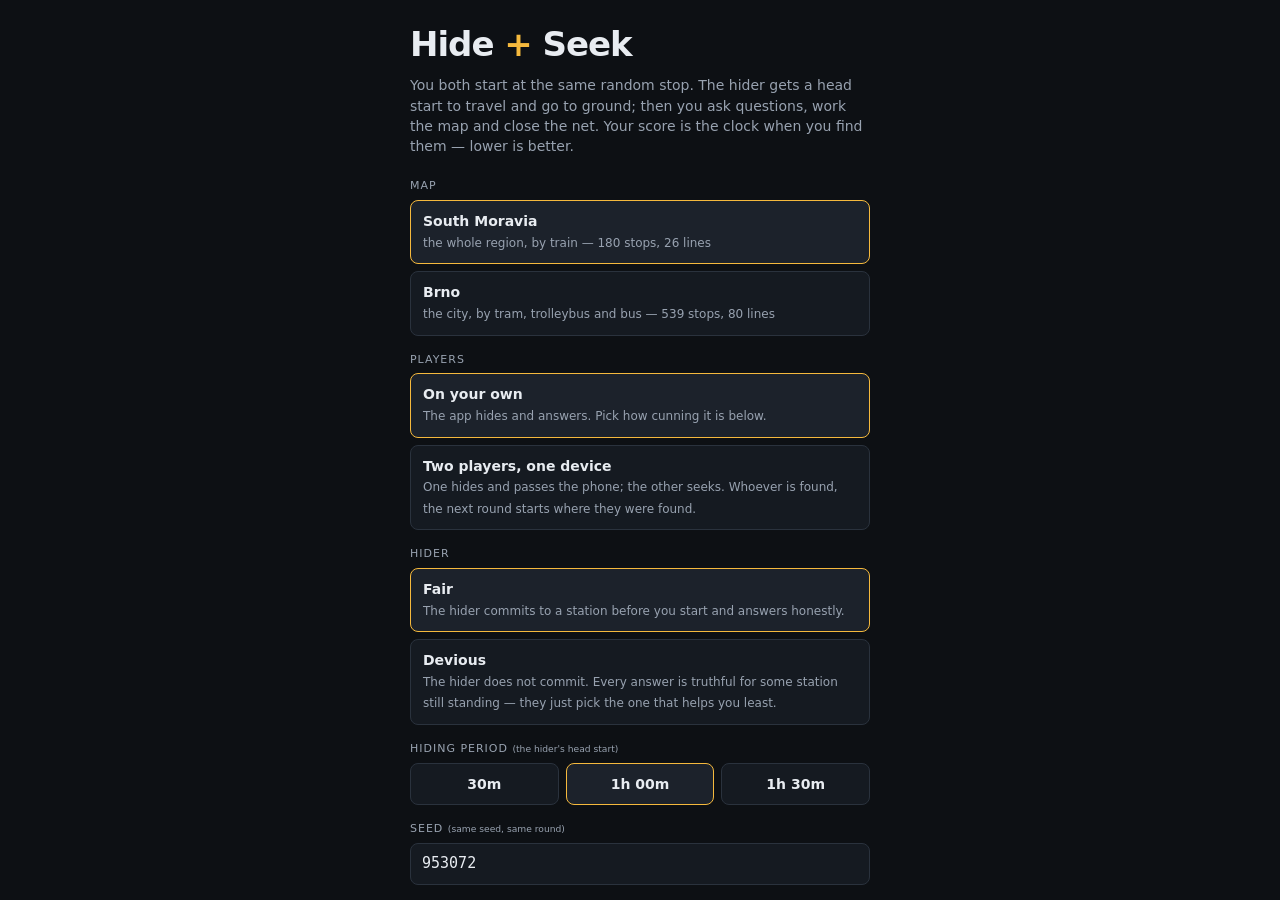
==== index.html @ 288f5b84 "Hide + Seek: the browser game, ready to install on a phone Adds the two things that were missing for" ====
<!doctype html>
<html lang="en">
<head>
<meta charset="utf-8">
<meta name="viewport" content="width=device-width, initial-scale=1, viewport-fit=cover">
<title>Hide + Seek — South Moravia &amp; Brno</title>
<meta name="theme-color" content="#0d1014">
<meta name="mobile-web-app-capable" content="yes">
<meta name="apple-mobile-web-app-status-bar-style" content="black-translucent">
<link rel="manifest" href="manifest.webmanifest">
<link rel="apple-touch-icon" href="icons/apple-touch-icon.png">
<!-- Leaflet is vendored rather than pulled from a CDN: the whole point is
     that this still works on a train with no signal. -->
<link rel="stylesheet" href="vendor/leaflet.css">
<link rel="stylesheet" href="css/style.css">
</head>
<body>

<div id="app" hidden>
  <main id="map"></main>

  <aside id="panel">
    <header id="head">
      <h1>Hide <span>+</span> Seek</h1>
      <div class="sub" id="mode"></div>
    </header>

    <div id="hud">
      <div class="stat"><b id="clock">0m</b><span>elapsed</span></div>
      <div class="stat"><b id="candcount">—</b><span>possible</span></div>
      <div class="stat"><b id="handcount">0</b><span>hider cards</span></div>
    </div>

    <div id="here"></div>
    <div id="effects"></div>

    <!-- Questions and answers take turns in the one panel: filled by
         ui.js, like every other nav here. -->
    <nav id="pane"></nav>

    <div id="askpane">
      <nav id="cats"></nav>
      <div id="questions"></div>
    </div>

    <div id="logwrap"><div id="log"></div></div>
  </aside>
</div>

<!-- The hider's bar during the hiding period, over a full-width map. -->
<div id="hidebar" hidden>
  <div class="hb-text">
    <b id="hbtitle"></b>
    <span id="hbtext"></span>
  </div>
  <div class="hb-actions">
    <button id="hbrandom" class="ghost">Surprise me</button>
    <button id="hbgo" disabled>Hide here</button>
  </div>
</div>

<!-- Passing the phone. Covers everything: whatever is on screen when the
     device changes hands has been given away. -->
<div id="handoff" hidden>
  <div class="handcard">
    <div class="eyebrow" id="hoeyebrow"></div>
    <h2 id="hotitle"></h2>
    <p id="hotext"></p>
    <button id="hobtn"></button>
  </div>
</div>

<div id="modal" hidden><div class="sheet" id="sheet"></div></div>

<div id="start">
  <div class="startcard">
    <h1>Hide <span>+</span> Seek</h1>
    <p class="tag">You both start at the same random stop. The hider gets a
      head start to travel and go to ground; then you ask questions, work the
      map and close the net. Your score is the clock when you find them
      &mdash; lower is better.</p>

    <label class="field">
      <span>Map</span>
      <div class="choices" id="mapchoices"></div>
    </label>

    <label class="field">
      <span>Players</span>
      <div class="choices" id="modechoices"></div>
    </label>

    <label class="field" id="namefield" hidden>
      <span>Who is playing</span>
      <div class="names">
        <input id="p1" type="text" maxlength="16" autocomplete="off" placeholder="Player 1">
        <input id="p2" type="text" maxlength="16" autocomplete="off" placeholder="Player 2">
      </div>
    </label>

    <label class="field" id="difffield">
      <span>Hider</span>
      <div class="choices" id="diffchoices"></div>
    </label>

    <label class="field">
      <span>Hiding period <small>(the hider's head start)</small></span>
      <div class="choices row-choices" id="hidechoices"></div>
    </label>

    <label class="field">
      <span>Seed <small>(same seed, same round)</small></span>
      <input id="seed" type="text" inputmode="numeric">
    </label>

    <button id="play" disabled>Start the run</button>

    <div id="offline">
      <div id="offstate">Checking offline storage…</div>
      <div id="offbtns" hidden>
        <button id="offmap" disabled>Map</button>
        <button id="offphotos" disabled>Map + photos</button>
        <button id="offclear" class="ghost">Clear</button>
      </div>
      <div id="offbar" hidden><i></i></div>
    </div>

    <p class="credit" id="credit"></p>
  </div>
</div>

<script src="vendor/leaflet.js"></script>
<script type="module" src="js/main.js"></script>
</body>
</html>
---- vendor/leaflet.css ----
/* required styles */

.leaflet-pane,
.leaflet-tile,
.leaflet-marker-icon,
.leaflet-marker-shadow,
.leaflet-tile-container,
.leaflet-pane > svg,
.leaflet-pane > canvas,
.leaflet-zoom-box,
.leaflet-image-layer,
.leaflet-layer {
	position: absolute;
	left: 0;
	top: 0;
	}
.leaflet-container {
	overflow: hidden;
	}
.leaflet-tile,
.leaflet-marker-icon,
.leaflet-marker-shadow {
	-webkit-user-select: none;
	   -moz-user-select: none;
	        user-select: none;
	  -webkit-user-drag: none;
	}
/* Prevents IE11 from highlighting tiles in blue */
.leaflet-tile::selection {
	background: transparent;
}
/* Safari renders non-retina tile on retina better with this, but Chrome is worse */
.leaflet-safari .leaflet-tile {
	image-rendering: -webkit-optimize-contrast;
	}
/* hack that prevents hw layers "stretching" when loading new tiles */
.leaflet-safari .leaflet-tile-container {
	width: 1600px;
	height: 1600px;
	-webkit-transform-origin: 0 0;
	}
.leaflet-marker-icon,
.leaflet-marker-shadow {
	display: block;
	}
/* .leaflet-container svg: reset svg max-width decleration shipped in Joomla! (joomla.org) 3.x */
/* .leaflet-container img: map is broken in FF if you have max-width: 100% on tiles */
.leaflet-container .leaflet-overlay-pane svg {
	max-width: none !important;
	max-height: none !important;
	}
.leaflet-container .leaflet-marker-pane img,
.leaflet-container .leaflet-shadow-pane img,
.leaflet-container .leaflet-tile-pane img,
.leaflet-container img.leaflet-image-layer,
.leaflet-container .leaflet-tile {
	max-width: none !important;
	max-height: none !important;
	width: auto;
	padding: 0;
	}

.leaflet-container img.leaflet-tile {
	/* See: https://bugs.chromium.org/p/chromium/issues/detail?id=600120 */
	mix-blend-mode: plus-lighter;
}

.leaflet-container.leaflet-touch-zoom {
	-ms-touch-action: pan-x pan-y;
	touch-action: pan-x pan-y;
	}
.leaflet-container.leaflet-touch-drag {
	-ms-touch-action: pinch-zoom;
	/* Fallback for FF which doesn't support pinch-zoom */
	touch-action: none;
	touch-action: pinch-zoom;
}
.leaflet-container.leaflet-touch-drag.leaflet-touch-zoom {
	-ms-touch-action: none;
	touch-action: none;
}
.leaflet-container {
	-webkit-tap-highlight-color: transparent;
}
.leaflet-container a {
	-webkit-tap-highlight-color: rgba(51, 181, 229, 0.4);
}
.leaflet-tile {
	filter: inherit;
	visibility: hidden;
	}
.leaflet-tile-loaded {
	visibility: inherit;
	}
.leaflet-zoom-box {
	width: 0;
	height: 0;
	-moz-box-sizing: border-box;
	     box-sizing: border-box;
	z-index: 800;
	}
/* workaround for https://bugzilla.mozilla.org/show_bug.cgi?id=888319 */
.leaflet-overlay-pane svg {
	-moz-user-select: none;
	}

.leaflet-pane         { z-index: 400; }

.leaflet-tile-pane    { z-index: 200; }
.leaflet-overlay-pane { z-index: 400; }
.leaflet-shadow-pane  { z-index: 500; }
.leaflet-marker-pane  { z-index: 600; }
.leaflet-tooltip-pane   { z-index: 650; }
.leaflet-popup-pane   { z-index: 700; }

.leaflet-map-pane canvas { z-index: 100; }
.leaflet-map-pane svg    { z-index: 200; }

.leaflet-vml-shape {
	width: 1px;
	height: 1px;
	}
.lvml {
	behavior: url(#default#VML);
	display: inline-block;
	position: absolute;
	}


/* control positioning */

.leaflet-control {
	position: relative;
	z-index: 800;
	pointer-events: visiblePainted; /* IE 9-10 doesn't have auto */
	pointer-events: auto;
	}
.leaflet-top,
.leaflet-bottom {
	position: absolute;
	z-index: 1000;
	pointer-events: none;
	}
.leaflet-top {
	top: 0;
	}
.leaflet-right {
	right: 0;
	}
.leaflet-bottom {
	bottom: 0;
	}
.leaflet-left {
	left: 0;
	}
.leaflet-control {
	float: left;
	clear: both;
	}
.leaflet-right .leaflet-control {
	float: right;
	}
.leaflet-top .leaflet-control {
	margin-top: 10px;
	}
.leaflet-bottom .leaflet-control {
	margin-bottom: 10px;
	}
.leaflet-left .leaflet-control {
	margin-left: 10px;
	}
.leaflet-right .leaflet-control {
	margin-right: 10px;
	}


/* zoom and fade animations */

.leaflet-fade-anim .leaflet-popup {
	opacity: 0;
	-webkit-transition: opacity 0.2s linear;
	   -moz-transition: opacity 0.2s linear;
	        transition: opacity 0.2s linear;
	}
.leaflet-fade-anim .leaflet-map-pane .leaflet-popup {
	opacity: 1;
	}
.leaflet-zoom-animated {
	-webkit-transform-origin: 0 0;
	    -ms-transform-origin: 0 0;
	        transform-origin: 0 0;
	}
svg.leaflet-zoom-animated {
	will-change: transform;
}

.leaflet-zoom-anim .leaflet-zoom-animated {
	-webkit-transition: -webkit-transform 0.25s cubic-bezier(0,0,0.25,1);
	   -moz-transition:    -moz-transform 0.25s cubic-bezier(0,0,0.25,1);
	        transition:         transform 0.25s cubic-bezier(0,0,0.25,1);
	}
.leaflet-zoom-anim .leaflet-tile,
.leaflet-pan-anim .leaflet-tile {
	-webkit-transition: none;
	   -moz-transition: none;
	        transition: none;
	}

.leaflet-zoom-anim .leaflet-zoom-hide {
	visibility: hidden;
	}


/* cursors */

.leaflet-interactive {
	cursor: pointer;
	}
.leaflet-grab {
	cursor: -webkit-grab;
	cursor:    -moz-grab;
	cursor:         grab;
	}
.leaflet-crosshair,
.leaflet-crosshair .leaflet-interactive {
	cursor: crosshair;
	}
.leaflet-popup-pane,
.leaflet-control {
	cursor: auto;
	}
.leaflet-dragging .leaflet-grab,
.leaflet-dragging .leaflet-grab .leaflet-interactive,
.leaflet-dragging .leaflet-marker-draggable {
	cursor: move;
	cursor: -webkit-grabbing;
	cursor:    -moz-grabbing;
	cursor:         grabbing;
	}

/* marker & overlays interactivity */
.leaflet-marker-icon,
.leaflet-marker-shadow,
.leaflet-image-layer,
.leaflet-pane > svg path,
.leaflet-tile-container {
	pointer-events: none;
	}

.leaflet-marker-icon.leaflet-interactive,
.leaflet-image-layer.leaflet-interactive,
.leaflet-pane > svg path.leaflet-interactive,
svg.leaflet-image-layer.leaflet-interactive path {
	pointer-events: visiblePainted; /* IE 9-10 doesn't have auto */
	pointer-events: auto;
	}

/* visual tweaks */

.leaflet-container {
	background: #ddd;
	outline-offset: 1px;
	}
.leaflet-container a {
	color: #0078A8;
	}
.leaflet-zoom-box {
	border: 2px dotted #38f;
	background: rgba(255,255,255,0.5);
	}


/* general typography */
.leaflet-container {
	font-family: "Helvetica Neue", Arial, Helvetica, sans-serif;
	font-size: 12px;
	font-size: 0.75rem;
	line-height: 1.5;
	}


/* general toolbar styles */

.leaflet-bar {
	box-shadow: 0 1px 5px rgba(0,0,0,0.65);
	border-radius: 4px;
	}
.leaflet-bar a {
	background-color: #fff;
	border-bottom: 1px solid #ccc;
	width: 26px;
	height: 26px;
	line-height: 26px;
	display: block;
	text-align: center;
	text-decoration: none;
	color: black;
	}
.leaflet-bar a,
.leaflet-control-layers-toggle {
	background-position: 50% 50%;
	background-repeat: no-repeat;
	display: block;
	}
.leaflet-bar a:hover,
.leaflet-bar a:focus {
	background-color: #f4f4f4;
	}
.leaflet-bar a:first-child {
	border-top-left-radius: 4px;
	border-top-right-radius: 4px;
	}
.leaflet-bar a:last-child {
	border-bottom-left-radius: 4px;
	border-bottom-right-radius: 4px;
	border-bottom: none;
	}
.leaflet-bar a.leaflet-disabled {
	cursor: default;
	background-color: #f4f4f4;
	color: #bbb;
	}

.leaflet-touch .leaflet-bar a {
	width: 30px;
	height: 30px;
	line-height: 30px;
	}
.leaflet-touch .leaflet-bar a:first-child {
	border-top-left-radius: 2px;
	border-top-right-radius: 2px;
	}
.leaflet-touch .leaflet-bar a:last-child {
	border-bottom-left-radius: 2px;
	border-bottom-right-radius: 2px;
	}

/* zoom control */

.leaflet-control-zoom-in,
.leaflet-control-zoom-out {
	font: bold 18px 'Lucida Console', Monaco, monospace;
	text-indent: 1px;
	}

.leaflet-touch .leaflet-control-zoom-in, .leaflet-touch .leaflet-control-zoom-out  {
	font-size: 22px;
	}


/* layers control */

.leaflet-control-layers {
	box-shadow: 0 1px 5px rgba(0,0,0,0.4);
	background: #fff;
	border-radius: 5px;
	}
.leaflet-control-layers-toggle {
	background-image: url(images/layers.png);
	width: 36px;
	height: 36px;
	}
.leaflet-retina .leaflet-control-layers-toggle {
	background-image: url(images/layers-2x.png);
	background-size: 26px 26px;
	}
.leaflet-touch .leaflet-control-layers-toggle {
	width: 44px;
	height: 44px;
	}
.leaflet-control-layers .leaflet-control-layers-list,
.leaflet-control-layers-expanded .leaflet-control-layers-toggle {
	display: none;
	}
.leaflet-control-layers-expanded .leaflet-control-layers-list {
	display: block;
	position: relative;
	}
.leaflet-control-layers-expanded {
	padding: 6px 10px 6px 6px;
	color: #333;
	background: #fff;
	}
.leaflet-control-layers-scrollbar {
	overflow-y: scroll;
	overflow-x: hidden;
	padding-right: 5px;
	}
.leaflet-control-layers-selector {
	margin-top: 2px;
	position: relative;
	top: 1px;
	}
.leaflet-control-layers label {
	display: block;
	font-size: 13px;
	font-size: 1.08333em;
	}
.leaflet-control-layers-separator {
	height: 0;
	border-top: 1px solid #ddd;
	margin: 5px -10px 5px -6px;
	}

/* Default icon URLs */
.leaflet-default-icon-path { /* used only in path-guessing heuristic, see L.Icon.Default */
	background-image: url(images/marker-icon.png);
	}


/* attribution and scale controls */

.leaflet-container .leaflet-control-attribution {
	background: #fff;
	background: rgba(255, 255, 255, 0.8);
	margin: 0;
	}
.leaflet-control-attribution,
.leaflet-control-scale-line {
	padding: 0 5px;
	color: #333;
	line-height: 1.4;
	}
.leaflet-control-attribution a {
	text-decoration: none;
	}
.leaflet-control-attribution a:hover,
.leaflet-control-attribution a:focus {
	text-decoration: underline;
	}
.leaflet-attribution-flag {
	display: inline !important;
	vertical-align: baseline !important;
	width: 1em;
	height: 0.6669em;
	}
.leaflet-left .leaflet-control-scale {
	margin-left: 5px;
	}
.leaflet-bottom .leaflet-control-scale {
	margin-bottom: 5px;
	}
.leaflet-control-scale-line {
	border: 2px solid #777;
	border-top: none;
	line-height: 1.1;
	padding: 2px 5px 1px;
	white-space: nowrap;
	-moz-box-sizing: border-box;
	     box-sizing: border-box;
	background: rgba(255, 255, 255, 0.8);
	text-shadow: 1px 1px #fff;
	}
.leaflet-control-scale-line:not(:first-child) {
	border-top: 2px solid #777;
	border-bottom: none;
	margin-top: -2px;
	}
.leaflet-control-scale-line:not(:first-child):not(:last-child) {
	border-bottom: 2px solid #777;
	}

.leaflet-touch .leaflet-control-attribution,
.leaflet-touch .leaflet-control-layers,
.leaflet-touch .leaflet-bar {
	box-shadow: none;
	}
.leaflet-touch .leaflet-control-layers,
.leaflet-touch .leaflet-bar {
	border: 2px solid rgba(0,0,0,0.2);
	background-clip: padding-box;
	}


/* popup */

.leaflet-popup {
	position: absolute;
	text-align: center;
	margin-bottom: 20px;
	}
.leaflet-popup-content-wrapper {
	padding: 1px;
	text-align: left;
	border-radius: 12px;
	}
.leaflet-popup-content {
	margin: 13px 24px 13px 20px;
	line-height: 1.3;
	font-size: 13px;
	font-size: 1.08333em;
	min-height: 1px;
	}
.leaflet-popup-content p {
	margin: 17px 0;
	margin: 1.3em 0;
	}
.leaflet-popup-tip-container {
	width: 40px;
	height: 20px;
	position: absolute;
	left: 50%;
	margin-top: -1px;
	margin-left: -20px;
	overflow: hidden;
	pointer-events: none;
	}
.leaflet-popup-tip {
	width: 17px;
	height: 17px;
	padding: 1px;

	margin: -10px auto 0;
	pointer-events: auto;

	-webkit-transform: rotate(45deg);
	   -moz-transform: rotate(45deg);
	    -ms-transform: rotate(45deg);
	        transform: rotate(45deg);
	}
.leaflet-popup-content-wrapper,
.leaflet-popup-tip {
	background: white;
	color: #333;
	box-shadow: 0 3px 14px rgba(0,0,0,0.4);
	}
.leaflet-container a.leaflet-popup-close-button {
	position: absolute;
	top: 0;
	right: 0;
	border: none;
	text-align: center;
	width: 24px;
	height: 24px;
	font: 16px/24px Tahoma, Verdana, sans-serif;
	color: #757575;
	text-decoration: none;
	background: transparent;
	}
.leaflet-container a.leaflet-popup-close-button:hover,
.leaflet-container a.leaflet-popup-close-button:focus {
	color: #585858;
	}
.leaflet-popup-scrolled {
	overflow: auto;
	}

.leaflet-oldie .leaflet-popup-content-wrapper {
	-ms-zoom: 1;
	}
.leaflet-oldie .leaflet-popup-tip {
	width: 24px;
	margin: 0 auto;

	-ms-filter: "progid:DXImageTransform.Microsoft.Matrix(M11=0.70710678, M12=0.70710678, M21=-0.70710678, M22=0.70710678)";
	filter: progid:DXImageTransform.Microsoft.Matrix(M11=0.70710678, M12=0.70710678, M21=-0.70710678, M22=0.70710678);
	}

.leaflet-oldie .leaflet-control-zoom,
.leaflet-oldie .leaflet-control-layers,
.leaflet-oldie .leaflet-popup-content-wrapper,
.leaflet-oldie .leaflet-popup-tip {
	border: 1px solid #999;
	}


/* div icon */

.leaflet-div-icon {
	background: #fff;
	border: 1px solid #666;
	}


/* Tooltip */
/* Base styles for the element that has a tooltip */
.leaflet-tooltip {
	position: absolute;
	padding: 6px;
	background-color: #fff;
	border: 1px solid #fff;
	border-radius: 3px;
	color: #222;
	white-space: nowrap;
	-webkit-user-select: none;
	-moz-user-select: none;
	-ms-user-select: none;
	user-select: none;
	pointer-events: none;
	box-shadow: 0 1px 3px rgba(0,0,0,0.4);
	}
.leaflet-tooltip.leaflet-interactive {
	cursor: pointer;
	pointer-events: auto;
	}
.leaflet-tooltip-top:before,
.leaflet-tooltip-bottom:before,
.leaflet-tooltip-left:before,
.leaflet-tooltip-right:before {
	position: absolute;
	pointer-events: none;
	border: 6px solid transparent;
	background: transparent;
	content: "";
	}

/* Directions */

.leaflet-tooltip-bottom {
	margin-top: 6px;
}
.leaflet-tooltip-top {
	margin-top: -6px;
}
.leaflet-tooltip-bottom:before,
.leaflet-tooltip-top:before {
	left: 50%;
	margin-left: -6px;
	}
.leaflet-tooltip-top:before {
	bottom: 0;
	margin-bottom: -12px;
	border-top-color: #fff;
	}
.leaflet-tooltip-bottom:before {
	top: 0;
	margin-top: -12px;
	margin-left: -6px;
	border-bottom-color: #fff;
	}
.leaflet-tooltip-left {
	margin-left: -6px;
}
.leaflet-tooltip-right {
	margin-left: 6px;
}
.leaflet-tooltip-left:before,
.leaflet-tooltip-right:before {
	top: 50%;
	margin-top: -6px;
	}
.leaflet-tooltip-left:before {
	right: 0;
	margin-right: -12px;
	border-left-color: #fff;
	}
.leaflet-tooltip-right:before {
	left: 0;
	margin-left: -12px;
	border-right-color: #fff;
	}

/* Printing */

@media print {
	/* Prevent printers from removing background-images of controls. */
	.leaflet-control {
		-webkit-print-color-adjust: exact;
		print-color-adjust: exact;
		}
	}
---- css/style.css ----
:root {
  --bg: #0d1014;
  --panel: #151a21;
  --panel-2: #1c222b;
  --line: #2a323d;
  --text: #e8ecf1;
  --dim: #98a2b0;
  --ink: #0d1014;

  --candidate: #f5b93d;
  --seeker: #4aa8ff;
  --hider: #ff5165;
  --rail: #7b8698;
  --out: #4a5361;
  --checked: #8d97a6;

  --font: ui-sans-serif, system-ui, -apple-system, "Segoe UI", Roboto, "Helvetica Neue", Arial, sans-serif;
  --mono: ui-monospace, SFMono-Regular, "SF Mono", Menlo, Consolas, monospace;
}

* { box-sizing: border-box; }

html, body {
  margin: 0; height: 100%;
  background: var(--bg); color: var(--text);
  font-family: var(--font); font-size: 15px; line-height: 1.45;
  -webkit-font-smoothing: antialiased;
}

#app { display: grid; grid-template-columns: 1fr 400px; height: 100%; }
#map { height: 100%; background: var(--bg); }

/* ---------------------------------------------------------------- panel */

#panel {
  display: flex; flex-direction: column; min-height: 0;
  background: var(--panel); border-left: 1px solid var(--line);
}

#head { padding: 14px 16px 10px; border-bottom: 1px solid var(--line); }
#head h1 { margin: 0; font-size: 21px; letter-spacing: -0.02em; font-weight: 700; }
#head h1 span { color: var(--candidate); }
#head .sub { color: var(--dim); font-size: 13px; margin-top: 2px; }

#hud { display: grid; grid-template-columns: repeat(3, 1fr); border-bottom: 1px solid var(--line); }
.stat { padding: 10px 14px; text-align: center; border-right: 1px solid var(--line); }
.stat:last-child { border-right: 0; }
.stat b { display: block; font-family: var(--mono); font-size: 21px; font-variant-numeric: tabular-nums; }
.stat span { font-size: 11px; text-transform: uppercase; letter-spacing: 0.09em; color: var(--dim); }

#here {
  padding: 10px 16px; border-bottom: 1px solid var(--line);
  font-size: 15px; color: var(--dim);
}
#here b { color: var(--seeker); font-weight: 600; }

#effects:not(:empty) { padding: 8px 16px; border-bottom: 1px solid var(--line); display: grid; gap: 5px; }
.effect {
  font-size: 14px; color: #ffd9a0; background: #3a2a12;
  border-left: 2px solid var(--candidate); padding: 5px 8px; border-radius: 0 4px 4px 0;
}

/* ------------------------------------------------------- the two panes */

/* The questions and the answers share the panel instead of splitting it.
   Stacked, at the size this text is actually read at -- arm's length, on a
   phone, in daylight -- neither half showed more than about three lines, and
   the answer list underneath was the half that lost. Each pane gets the whole
   height instead, and asking a question pulls the answer's pane up itself
   (see renderLog), so the common turn is still one click. */
#pane { display: flex; gap: 6px; padding: 10px 12px; border-bottom: 1px solid var(--line); }
#pane button {
  flex: 1; font: inherit; font-size: 15px; font-weight: 600; cursor: pointer;
  padding: 9px 10px; border-radius: 8px;
  background: var(--panel-2); color: var(--dim);
  border: 1px solid var(--line);
}
#pane button[aria-selected="true"] { border-color: var(--candidate); color: var(--text); }
#pane button i {
  font-style: normal; font-family: var(--mono); font-weight: 400;
  font-size: 13px; color: var(--dim);
}
#pane button i:not(:empty) { margin-left: 6px; }
#pane button[aria-selected="true"] i { color: var(--candidate); }

/* [hidden] is a UA rule and loses to an id selector, so it must be restated. */
#askpane[hidden], #logwrap[hidden] { display: none; }
#askpane { display: flex; flex-direction: column; flex: 1; min-height: 0; }

/* ------------------------------------------------------------ questions */

#cats { display: flex; flex-wrap: wrap; gap: 4px; padding: 10px 12px; border-bottom: 1px solid var(--line); }
#cats button {
  flex: 1 0 auto; font: inherit; font-size: 14px; padding: 6px 11px; cursor: pointer;
  background: var(--panel-2); color: var(--dim);
  border: 1px solid var(--line); border-radius: 999px;
}
#cats button[aria-selected="true"] { background: var(--candidate); border-color: var(--candidate); color: #24190a; font-weight: 600; }
#cats button:disabled { opacity: 0.35; cursor: not-allowed; }

/* align-content, because the pane gives this a definite height now: without
   it a short list spreads its rows down the whole panel. */
#questions {
  padding: 8px 12px; display: grid; gap: 5px; align-content: start;
  flex: 1; min-height: 0; overflow-y: auto;
}
.qblurb { font-size: 14px; color: var(--dim); padding: 2px 2px 6px; }
.q {
  display: flex; align-items: baseline; gap: 8px; text-align: left; width: 100%;
  font: inherit; font-size: 17px; cursor: pointer; padding: 9px 12px;
  background: var(--panel-2); color: var(--text);
  border: 1px solid var(--line); border-radius: 7px;
}
.q:hover:not(:disabled) { border-color: var(--candidate); }
.q:disabled { opacity: 0.4; cursor: not-allowed; }
.q .cost { margin-left: auto; font-family: var(--mono); font-size: 13px; color: var(--dim); white-space: nowrap; }
.q .rep { color: var(--hider); font-size: 13px; }
/* What the question would be comparing against, shown before it is paid for. */
.q .ctx { display: block; font-style: normal; font-size: 13px; color: var(--dim); margin-top: 2px; }

/* The full answer set for a question, so a named answer means something. */
.qrow { display: grid; gap: 3px; }
.opts > summary {
  list-style: none; cursor: pointer; font-size: 13px; color: var(--dim);
  padding: 2px 10px; width: fit-content; border-radius: 5px;
}
.opts > summary::-webkit-details-marker { display: none; }
.opts > summary::before { content: "▸ "; color: var(--checked); }
.opts[open] > summary::before { content: "▾ "; }
.opts > summary:hover { color: var(--text); }
.olist {
  display: flex; flex-wrap: wrap; gap: 3px 5px;
  padding: 4px 10px 6px; font-size: 13px;
}
.olist i { font-style: normal; color: var(--dim); }
.olist i:not(:last-child)::after { content: " ·"; color: var(--out); }
/* The seeker's own, so "the nearest is X" can be read against where you are. */
.olist i.mine { color: var(--seeker); font-weight: 600; }

/* Range rings and the scale bar: quiet, and never in the way of the dots. */
.ringlabel {
  font-family: var(--mono); font-size: 10px; color: var(--seeker);
  opacity: .65; text-align: center; pointer-events: none; text-shadow: 0 0 3px var(--bg);
}
.leaflet-control-scale-line {
  background: rgba(13, 16, 20, .7); border-color: var(--rail); color: var(--text);
  font-family: var(--mono); font-size: 10px;
}

/* ------------------------------------------------- departures */

.departures {
  margin-top: 7px; font: inherit; font-size: 14px; cursor: pointer;
  padding: 4px 11px; border-radius: 6px;
  background: var(--panel-2); color: var(--text); border: 1px solid var(--line);
}
.departures:hover { border-color: var(--candidate); }

.sheetnote { font-size: 12px; color: var(--dim); margin: 0 0 14px; }
.svc { margin: 0 0 5px; border: 1px solid var(--line); border-radius: 7px; background: var(--panel); }
.svc.worth { border-color: rgba(245, 185, 61, .35); }
.svc > summary {
  font-size: 13px; cursor: pointer; list-style: none; padding: 7px 10px;
  display: flex; align-items: center; gap: 8px; flex-wrap: wrap; color: var(--text);
}
.svc > summary::-webkit-details-marker { display: none; }
.svc > summary:hover { background: var(--panel-2); border-radius: 6px; }
.svc > summary .tw { color: var(--dim); font-size: 12px; }
.svc > summary i { color: var(--checked); font-style: normal; font-size: 11px; }
.svc > summary b { margin-left: auto; font-size: 11px; color: var(--candidate); font-weight: 600; }
.svc .mode {
  font-family: var(--mono); font-size: 11px; text-transform: uppercase;
  letter-spacing: .04em; padding: 2px 7px; border-radius: 4px;
  background: var(--panel-2); border: 1px solid var(--line); color: var(--dim);
}
/* Mode is the one thing you read off a real board before anything else. */
.svc .mode.tram { color: var(--hider); border-color: var(--hider); }
.svc .mode.trolleybus { color: var(--candidate); border-color: var(--candidate); }
.svc .mode.bus { color: var(--seeker); border-color: var(--seeker); }
.svc .mode.walk { color: var(--checked); }
.svc .next { font-family: var(--mono); font-size: 12px; color: var(--candidate); }

.stoplist { display: grid; gap: 2px; padding: 0 6px 7px; }
.stoprow {
  display: grid; grid-template-columns: 1fr auto auto; gap: 10px; align-items: baseline;
  font: inherit; font-size: 13px; text-align: left; cursor: pointer;
  padding: 5px 9px; border-radius: 5px;
  background: transparent; color: var(--dim); border: 1px solid transparent;
}
.stoprow:hover:not(:disabled) { background: var(--panel-2); border-color: var(--line); color: var(--text); }
.stoprow:disabled { opacity: .35; cursor: not-allowed; }
/* A stop that could still hold the hider is the only reason to go anywhere. */
.stoprow.alive .nm { color: var(--candidate); font-weight: 600; }
.stoprow .dur, .stoprow .arr { font-family: var(--mono); font-size: 11px; }
.stoprow .arr { color: var(--checked); }

.ticket {
  display: grid; gap: 4px; font-size: 13px; color: var(--dim);
  background: var(--panel-2); border: 1px solid var(--line);
  border-radius: 7px; padding: 12px 14px; margin-bottom: 14px;
}
.ticket .total { color: var(--candidate); font-weight: 600; margin-top: 4px; }
.btn.go { border-color: var(--candidate); }

/* ------------------------------------------------------------------ log */

#logwrap { flex: 1; min-height: 0; overflow-y: auto; }
#log { padding: 12px 16px; display: grid; gap: 11px; }
.entry { font-size: 16px; }
.entry .t { font-family: var(--mono); font-size: 12px; color: var(--dim); margin-right: 6px; }
.entry.seeker { color: var(--seeker); }
.entry.seeker .ctx { color: var(--dim); font-size: 13px; display: block; margin-left: 2px; }
.entry.hider { background: var(--panel-2); border-left: 2px solid var(--candidate); padding: 7px 10px; border-radius: 0 5px 5px 0; }
.entry.hider .cut { display: block; margin-top: 3px; font-size: 13px; color: var(--candidate); }
.entry.system { color: var(--dim); font-size: 14px; }
.entry.system.found { color: var(--hider); font-weight: 600; font-size: 17px; }
.entry.curse { background: #3a1620; border-left: 2px solid var(--hider); padding: 7px 10px; border-radius: 0 5px 5px 0; }
.entry.curse b { color: var(--hider); display: block; }
.entry.curse .fx { font-size: 14px; color: #ffc2ca; }
.photo { width: 100%; aspect-ratio: 4 / 3; border-radius: 6px; margin-top: 6px; border: 1px solid var(--line); }

/* --------------------------------------------------------------- modal */

/* [hidden] is a UA rule and loses to an id selector, so it must be restated. */
#modal[hidden], #app[hidden] { display: none; }

#modal {
  position: fixed; inset: 0; background: rgba(6, 8, 11, 0.78);
  display: grid; place-items: center; padding: 20px; z-index: 1200;
}
.sheet {
  background: var(--panel); border: 1px solid var(--line); border-radius: 12px;
  padding: 22px; max-width: 520px; width: 100%; max-height: 88vh; overflow-y: auto;
}
.sheet h2 { margin: 0 0 4px; font-size: 18px; }
.sheet h2.curse { color: var(--hider); }
.sheet p { color: var(--dim); font-size: 13px; margin: 0 0 14px; }
.sheet .btn, #play, .travel {
  font: inherit; font-weight: 600; cursor: pointer;
  background: var(--candidate); color: #24190a;
  border: 0; border-radius: 8px; padding: 9px 16px;
}
.sheet .btn.ghost { background: var(--panel-2); color: var(--text); border: 1px solid var(--line); }
.sheet .btn:disabled { opacity: 0.4; cursor: not-allowed; }
.row { display: flex; gap: 8px; flex-wrap: wrap; align-items: center; }

.word { font-family: var(--mono); font-size: 30px; letter-spacing: 0.34em; margin: 6px 0 14px; }
.keys { display: grid; grid-template-columns: repeat(9, 1fr); gap: 5px; }
.keys button {
  font: inherit; font-family: var(--mono); cursor: pointer; padding: 8px 0;
  background: var(--panel-2); color: var(--text); border: 1px solid var(--line); border-radius: 5px;
}
.keys button:disabled { opacity: 0.25; cursor: not-allowed; }
.keys button.miss { background: #3a1620; border-color: var(--hider); }

.maze { display: grid; gap: 0; margin: 10px auto 14px; width: max-content; }
.maze div { width: 30px; height: 30px; box-sizing: border-box; }
.maze .n { border-top: 2px solid var(--line); }
.maze .e { border-right: 2px solid var(--line); }
.maze .s { border-bottom: 2px solid var(--line); }
.maze .w { border-left: 2px solid var(--line); }
.maze .you { background: var(--seeker); border-radius: 50%; }
.maze .goal { background: #2b3a2a; }
.dice { font-size: 44px; font-family: var(--mono); margin: 8px 0 14px; }

/* --------------------------------------------------------- start screen */

#start { position: fixed; inset: 0; background: var(--bg); display: grid; place-items: center; padding: 20px; z-index: 1400; }
.startcard { max-width: 460px; width: 100%; }
.startcard h1 { font-size: 34px; margin: 0 0 6px; letter-spacing: -0.03em; }
.startcard h1 span { color: var(--candidate); }
.tag { color: var(--dim); font-size: 14px; margin: 0 0 22px; }
.tag b { color: var(--text); }
.field { display: block; margin-bottom: 16px; }
.field > span { display: block; font-size: 11px; text-transform: uppercase; letter-spacing: 0.09em; color: var(--dim); margin-bottom: 6px; }
.field small { text-transform: none; letter-spacing: 0; }
.choices { display: grid; gap: 7px; }
.choices button {
  font: inherit; text-align: left; cursor: pointer; padding: 10px 12px;
  background: var(--panel); color: var(--text); border: 1px solid var(--line); border-radius: 8px;
}
.choices button[aria-pressed="true"] { border-color: var(--candidate); background: var(--panel-2); }
.choices b { display: block; font-size: 14px; }
.choices small { color: var(--dim); font-size: 12px; }
/* Short options -- the hiding window -- sit side by side rather than stacked. */
.row-choices { grid-auto-flow: column; grid-auto-columns: 1fr; }
.row-choices button { text-align: center; }

.names { display: grid; grid-template-columns: 1fr 1fr; gap: 7px; }
#seed, .names input { width: 100%; font: inherit; font-family: var(--mono); padding: 9px 11px; background: var(--panel); color: var(--text); border: 1px solid var(--line); border-radius: 8px; }
.names input { font-family: var(--font); }
#namefield[hidden], #difffield[hidden] { display: none; }
#play { width: 100%; padding: 12px; font-size: 15px; }
.credit { color: var(--dim); font-size: 11px; margin-top: 16px; }

/* --------------------------------------------- the hiding period, 2 player */

/* The hider is not seeking, so the seeker's furniture -- questions, log,
   clock -- is out of the way and the map gets the whole screen. */
/* Both axes: on a phone the grid is rows, and leaving the map at 42vh with
   the panel gone would hide the choice inside a third of the screen. */
#app.hiding { grid-template-columns: 1fr; grid-template-rows: 1fr; }
#app.hiding #panel { display: none; }

#hidebar[hidden], #handoff[hidden] { display: none; }

#hidebar {
  position: fixed; z-index: 1100; left: 50%; transform: translateX(-50%);
  bottom: calc(14px + env(safe-area-inset-bottom, 0px));
  width: min(680px, calc(100% - 24px));
  display: flex; gap: 14px; align-items: center; flex-wrap: wrap;
  padding: 12px 14px; border-radius: 12px;
  background: rgba(21, 26, 33, 0.96); border: 1px solid var(--line);
  box-shadow: 0 10px 34px rgba(0, 0, 0, 0.55);
}
.hb-text { flex: 1 1 260px; min-width: 0; }
/* Direct child only: the sentence underneath highlights names and times with
   <b> too, and those have to stay inline or every one starts a new line. */
.hb-text > b { display: block; font-size: 15px; }
.hb-text > span { display: block; font-size: 12px; color: var(--dim); margin-top: 2px; }
.hb-text > span b { color: var(--candidate); font-weight: 600; }
.hb-actions { display: flex; gap: 8px; margin-left: auto; }
.hb-actions button {
  font: inherit; font-weight: 600; cursor: pointer; white-space: nowrap;
  background: var(--candidate); color: #24190a;
  border: 0; border-radius: 8px; padding: 10px 15px;
}
.hb-actions button.ghost { background: var(--panel-2); color: var(--text); border: 1px solid var(--line); font-weight: 400; }
.hb-actions button:disabled { opacity: 0.4; cursor: not-allowed; }

/* The bar sits where Leaflet puts the zoom buttons and the scale, so they
   move up out from under it for as long as it is there. */
#app.hiding .leaflet-bottom { bottom: 96px; }

/* Opaque, and over everything: this is the screen the other player must not
   see past. */
#handoff {
  position: fixed; inset: 0; z-index: 1500; background: var(--bg);
  display: grid; place-items: center; padding: 24px;
}
.handcard { max-width: 420px; width: 100%; text-align: center; }
.handcard .eyebrow {
  font-size: 11px; text-transform: uppercase; letter-spacing: 0.11em;
  color: var(--dim); margin-bottom: 8px;
}
.handcard h2 { margin: 0 0 10px; font-size: 27px; letter-spacing: -0.02em; }
.handcard p { color: var(--dim); font-size: 14px; margin: 0 0 22px; }
.handcard p b { color: var(--text); }
.handcard button {
  width: 100%; font: inherit; font-size: 15px; font-weight: 600; cursor: pointer;
  background: var(--candidate); color: #24190a;
  border: 0; border-radius: 10px; padding: 13px;
}

/* Round-by-round standings on the result sheet. */
.standings { display: grid; gap: 5px; margin: 4px 0 16px; }
.standings .srow {
  display: grid; grid-template-columns: 1fr auto; gap: 10px; align-items: baseline;
  font-size: 13px; padding: 7px 11px; border-radius: 7px;
  background: var(--panel-2); border: 1px solid var(--line); color: var(--dim);
}
.standings .srow.lead { border-color: var(--candidate); color: var(--text); }
.standings .srow b { font-family: var(--mono); font-variant-numeric: tabular-nums; color: var(--candidate); }
.standings .srow .who { color: var(--text); font-weight: 600; }
.standings .note { font-size: 11px; color: var(--dim); padding: 0 2px; }

/* ------------------------------------------------------------- leaflet */

.leaflet-container { background: var(--bg); font-family: var(--font); }

/* The basemap ships light, so it is inverted here to sit under a dark UI.
   Only the tile layer is filtered -- markers and overlays must keep their
   real colours, which is why this targets .basemap and not the map pane. */
.leaflet-tile-pane .basemap {
  filter: invert(1) hue-rotate(180deg) saturate(0.45) brightness(0.92) contrast(0.92);
}
.leaflet-tooltip { background: var(--panel); border: 1px solid var(--line); color: var(--text); box-shadow: none; font-size: 12px; }
.leaflet-tooltip-top::before { border-top-color: var(--line); }
.leaflet-popup-content-wrapper, .leaflet-popup-tip { background: var(--panel); color: var(--text); border: 1px solid var(--line); }
.leaflet-popup-content { margin: 12px 14px; font-size: 13px; }
.leaflet-popup-content b { font-size: 14px; }
.leaflet-popup-content .meta { color: var(--dim); font-size: 12px; margin: 3px 0 9px; }
.leaflet-popup-content .travel { width: 100%; }
.leaflet-popup-content .travel:disabled { opacity: 0.45; cursor: not-allowed; }
.leaflet-control-attribution { background: rgba(13, 16, 20, 0.8) !important; color: var(--dim) !important; }
.leaflet-control-attribution a { color: var(--dim) !important; }

/* Line badges: the transit lines serving a stop. */
.lines { display: inline-flex; flex-wrap: wrap; gap: 3px; vertical-align: middle; }
.lines i {
  font-style: normal; font-family: var(--mono); font-size: 10px; line-height: 1.6;
  padding: 0 5px; border-radius: 3px; color: var(--ink); background: var(--rail);
}
#here .lines { margin-left: 4px; }
.leaflet-popup-content .lines { margin: 4px 0 2px; }

/* ------------------------------------------------------- offline control */

#offline { margin-top: 14px; font-size: 12px; color: var(--dim); }
#offstate { margin-bottom: 8px; }
#offbtns { display: flex; gap: 6px; flex-wrap: wrap; }
#offbtns button {
  font: inherit; font-size: 12px; cursor: pointer; white-space: nowrap;
  background: var(--panel-2); color: var(--text);
  border: 1px solid var(--line); border-radius: 7px; padding: 7px 11px;
}
#offbtns button.ghost { margin-left: auto; color: var(--dim); }
#offbtns button:disabled { opacity: 0.5; cursor: default; }
#offbar { height: 4px; background: var(--panel-2); border-radius: 2px; margin-top: 8px; overflow: hidden; }
#offbar i { display: block; height: 100%; width: 0; background: var(--candidate); transition: width 0.2s; }

/* ------------------------------------------------------------- on a phone */

@media (max-width: 900px) {
  /* The map keeps the top of the screen, the panel scrolls under it. Panes
     get their own scroller on desktop; on a phone that nests two scrollers
     inside each other, which is horrible to use, so the open pane is one
     column of the panel's own scroll instead. */
  #app { grid-template-columns: 1fr; grid-template-rows: 42vh 1fr; }
  #panel { border-left: 0; border-top: 1px solid var(--line); }
  #askpane { display: block; }
  #questions { overflow: visible; }
  #logwrap { overflow: visible; }
  #panel { overflow-y: auto; }
  /* The bar is two lines taller on a narrow screen, so the map controls have
     further to climb to stay out from under it. */
  #app.hiding .leaflet-bottom { bottom: 132px; }
  .q, #cats button, #pane button, .keys button, .sheet .btn { min-height: 40px; }   /* thumbs */
  .keys { grid-template-columns: repeat(7, 1fr); }
  .maze div { width: 34px; height: 34px; }
  .startcard { padding-bottom: 24px; }
}

@media (max-width: 560px) {
  html, body { font-size: 14px; }
  #hud .stat { padding: 8px 6px; }
  .stat b { font-size: 16px; }
  .maze div { width: 30px; height: 30px; }
  .keys { grid-template-columns: repeat(6, 1fr); }
}

/* Respect the notch / rounded corners in standalone mode. */
@supports (padding: env(safe-area-inset-bottom)) {
  #panel { padding-bottom: env(safe-area-inset-bottom); }
  #start { padding-bottom: calc(20px + env(safe-area-inset-bottom)); }
}
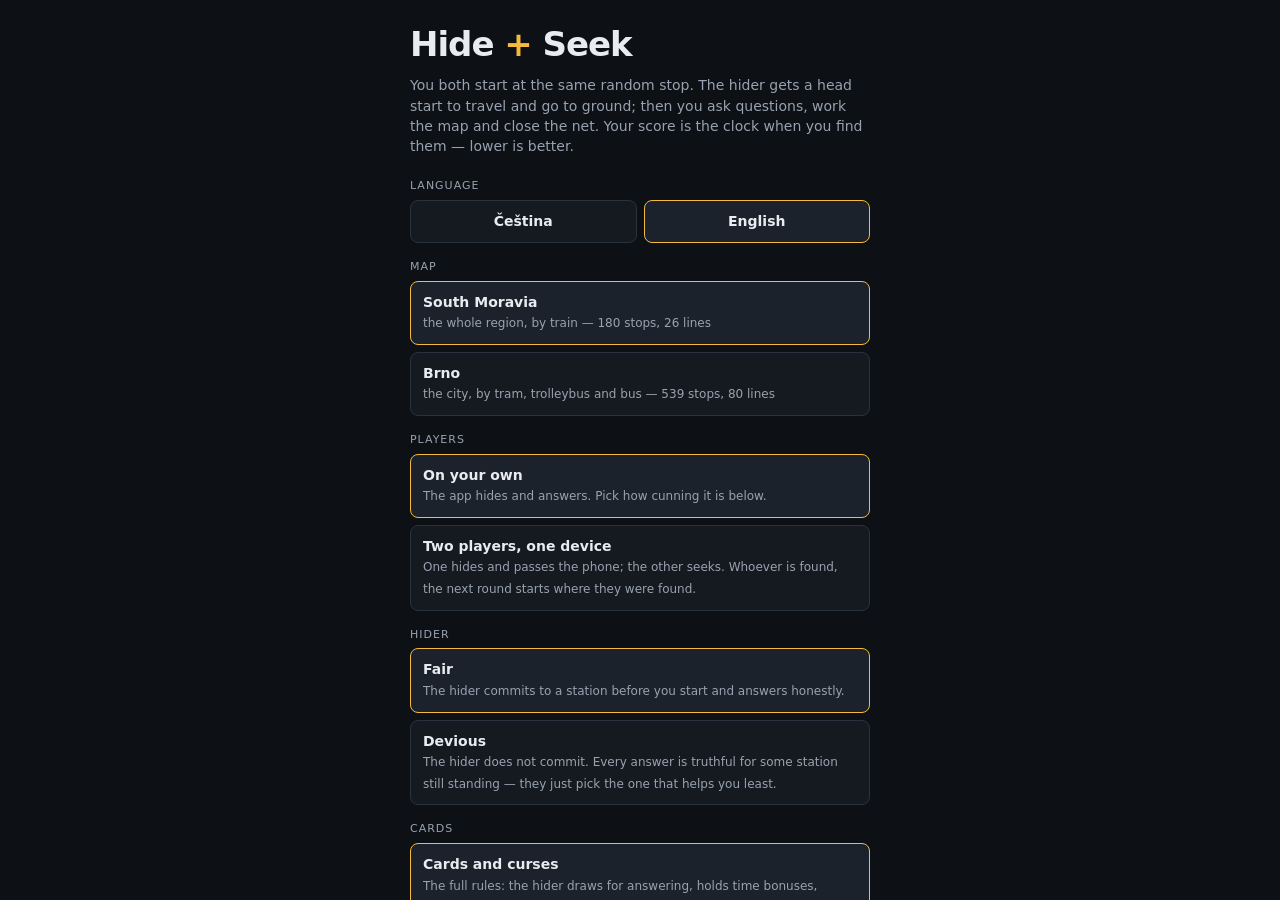
==== commit ac5e50a3: "Czech and English, a game without cards, and one-click journeys Three things from playing it yesterd" ====
--- a/index.html
+++ b/index.html
@@ -1,9 +1,12 @@
 <!doctype html>
-<html lang="en">
+<html lang="cs">
 <head>
 <meta charset="utf-8">
 <meta name="viewport" content="width=device-width, initial-scale=1, viewport-fit=cover">
-<title>Hide + Seek — South Moravia &amp; Brno</title>
+<!-- Both the title and every string below are replaced from js/i18n.js
+     on load; what is here is the Czech default, so the shell reads as the
+     game does before any JavaScript has run. -->
+<title>Hide + Seek — jižní Morava a Brno</title>
 <meta name="theme-color" content="#0d1014">
 <meta name="mobile-web-app-capable" content="yes">
 <meta name="apple-mobile-web-app-status-bar-style" content="black-translucent">
@@ -26,9 +29,10 @@
     </header>
 
     <div id="hud">
-      <div class="stat"><b id="clock">0m</b><span>elapsed</span></div>
-      <div class="stat"><b id="candcount">—</b><span>possible</span></div>
-      <div class="stat"><b id="handcount">0</b><span>hider cards</span></div>
+      <div class="stat"><b id="clock">0m</b><span data-i18n="hud.elapsed">uplynulo</span></div>
+      <div class="stat"><b id="candcount">—</b><span data-i18n="hud.possible">možností</span></div>
+      <!-- Hidden for the whole round when the deck is out of play. -->
+      <div class="stat" id="handstat"><b id="handcount">0</b><span data-i18n="hud.cards">karet skrývače</span></div>
     </div>
 
     <div id="here"></div>
@@ -54,8 +58,8 @@
     <span id="hbtext"></span>
   </div>
   <div class="hb-actions">
-    <button id="hbrandom" class="ghost">Surprise me</button>
-    <button id="hbgo" disabled>Hide here</button>
+    <button id="hbrandom" class="ghost" data-i18n="hb.random">Vyber za mě</button>
+    <button id="hbgo" disabled data-i18n="hb.go">Schovat se tady</button>
   </div>
 </div>
 
@@ -75,52 +79,60 @@
 <div id="start">
   <div class="startcard">
     <h1>Hide <span>+</span> Seek</h1>
-    <p class="tag">You both start at the same random stop. The hider gets a
-      head start to travel and go to ground; then you ask questions, work the
-      map and close the net. Your score is the clock when you find them
-      &mdash; lower is better.</p>
+    <p class="tag" data-i18n="start.tag"></p>
+
+    <!-- First, because it decides what every field under it says. -->
+    <label class="field">
+      <span data-i18n="start.lang">Jazyk</span>
+      <div class="choices row-choices" id="langchoices"></div>
+    </label>
 
     <label class="field">
-      <span>Map</span>
+      <span data-i18n="start.map">Mapa</span>
       <div class="choices" id="mapchoices"></div>
     </label>
 
     <label class="field">
-      <span>Players</span>
+      <span data-i18n="start.players">Hráči</span>
       <div class="choices" id="modechoices"></div>
     </label>
 
     <label class="field" id="namefield" hidden>
-      <span>Who is playing</span>
+      <span data-i18n="start.names">Kdo hraje</span>
       <div class="names">
-        <input id="p1" type="text" maxlength="16" autocomplete="off" placeholder="Player 1">
-        <input id="p2" type="text" maxlength="16" autocomplete="off" placeholder="Player 2">
+        <input id="p1" type="text" maxlength="16" autocomplete="off" data-i18n-ph="start.p1">
+        <input id="p2" type="text" maxlength="16" autocomplete="off" data-i18n-ph="start.p2">
       </div>
     </label>
 
     <label class="field" id="difffield">
-      <span>Hider</span>
+      <span data-i18n="start.hider">Skrývač</span>
       <div class="choices" id="diffchoices"></div>
     </label>
 
     <label class="field">
-      <span>Hiding period <small>(the hider's head start)</small></span>
+      <span data-i18n="start.cards">Karty</span>
+      <div class="choices" id="cardchoices"></div>
+    </label>
+
+    <label class="field">
+      <span data-i18n-html="start.windowLabel">Doba skrývání <small>(náskok skrývače)</small></span>
       <div class="choices row-choices" id="hidechoices"></div>
     </label>
 
     <label class="field">
-      <span>Seed <small>(same seed, same round)</small></span>
+      <span data-i18n-html="start.seedLabel">Seed <small>(stejný seed, stejné kolo)</small></span>
       <input id="seed" type="text" inputmode="numeric">
     </label>
 
-    <button id="play" disabled>Start the run</button>
+    <button id="play" disabled data-i18n="start.play">Spustit hru</button>
 
     <div id="offline">
-      <div id="offstate">Checking offline storage…</div>
+      <div id="offstate" data-i18n="off.checking">Zjišťuji offline úložiště…</div>
       <div id="offbtns" hidden>
-        <button id="offmap" disabled>Map</button>
-        <button id="offphotos" disabled>Map + photos</button>
-        <button id="offclear" class="ghost">Clear</button>
+        <button id="offmap" disabled></button>
+        <button id="offphotos" disabled></button>
+        <button id="offclear" class="ghost" data-i18n="off.btnClear">Smazat</button>
       </div>
       <div id="offbar" hidden><i></i></div>
     </div>
--- a/css/style.css
+++ b/css/style.css
@@ -42,7 +42,11 @@
 #head h1 span { color: var(--candidate); }
 #head .sub { color: var(--dim); font-size: 13px; margin-top: 2px; }
 
-#hud { display: grid; grid-template-columns: repeat(3, 1fr); border-bottom: 1px solid var(--line); }
+/* Auto columns rather than a fixed three: with the hider deck out of play
+   the card count goes away entirely, and a fixed template would leave an
+   empty third of the row where it used to be. */
+#hud { display: grid; grid-auto-flow: column; grid-auto-columns: 1fr; border-bottom: 1px solid var(--line); }
+.stat[hidden] { display: none; }
 .stat { padding: 10px 14px; text-align: center; border-right: 1px solid var(--line); }
 .stat:last-child { border-right: 0; }
 .stat b { display: block; font-family: var(--mono); font-size: 21px; font-variant-numeric: tabular-nums; }
@@ -219,6 +223,37 @@
 .entry.curse .fx { font-size: 14px; color: #ffc2ca; }
 .photo { width: 100%; aspect-ratio: 4 / 3; border-radius: 6px; margin-top: 6px; border: 1px solid var(--line); }
 
+/* ------------------------------------------------------------- journeys */
+
+/* The itinerary, shown wherever a journey is offered: in the map popup, and
+   again on the confirmation sheet the departure board opens.
+
+   It exists because travel stopped being one ride on one line. The old model
+   refused anything off your line and told you to change at an interchange,
+   which was tiring but did teach -- three minutes at a time -- that a change
+   costs a wait. Doing the connecting for the player must not also hide that,
+   so the split and the legs go next to the number every single time. */
+.jsplit {
+  font-size: 12px; color: var(--candidate); margin: 6px 0 4px;
+  font-family: var(--mono);
+}
+.jlegs {
+  list-style: none; margin: 0 0 10px; padding: 0;
+  display: grid; gap: 4px;
+  border-left: 2px solid var(--line); padding-left: 9px;
+}
+.jlegs li { font-size: 12px; color: var(--dim); }
+.jlegs li b { display: block; font-size: 13px; color: var(--text); font-weight: 600; }
+.jlegs li span { font-family: var(--mono); font-size: 11px; }
+/* The same colours the departure board uses for a mode, so a leg on line 1
+   reads as the same thing in both places. */
+.jlegs li.tram b { color: var(--hider); }
+.jlegs li.trolleybus b { color: var(--candidate); }
+.jlegs li.bus b { color: var(--seeker); }
+.jlegs li.onfoot b { color: var(--checked); }
+/* A long journey inside a Leaflet popup has to stop somewhere. */
+.leaflet-popup-content .jlegs { max-height: 190px; overflow-y: auto; }
+
 /* --------------------------------------------------------------- modal */
 
 /* [hidden] is a UA rule and loses to an id selector, so it must be restated. */
@@ -265,8 +300,24 @@
 
 /* --------------------------------------------------------- start screen */
 
-#start { position: fixed; inset: 0; background: var(--bg); display: grid; place-items: center; padding: 20px; z-index: 1400; }
-.startcard { max-width: 460px; width: 100%; }
+/* Centred, fixed, and taller than the screen -- which on a phone meant the
+   bottom of the card simply did not exist. The card runs to about 1100px with
+   both maps described and the offline block at the foot of it; a phone gives
+   you 900 at best, so "Start the run" was below the fold with no way to reach
+   it.
+
+   Adding overflow-y alone does not fix a grid with place-items:center: when
+   the child is taller than the box, centring overflows it off the top edge as
+   well as the bottom, and the top of a scroll container is not reachable. Flex
+   with margin:auto on the child centres identically while there is room, and
+   collapses to the start edge when there is not -- the one version of this
+   that stays scrollable. Same shape for #handoff below. */
+#start {
+  position: fixed; inset: 0; background: var(--bg);
+  display: flex; overflow-y: auto;
+  padding: 20px; z-index: 1400;
+}
+.startcard { max-width: 460px; width: 100%; margin: auto; }
 .startcard h1 { font-size: 34px; margin: 0 0 6px; letter-spacing: -0.03em; }
 .startcard h1 span { color: var(--candidate); }
 .tag { color: var(--dim); font-size: 14px; margin: 0 0 22px; }
@@ -336,9 +387,9 @@
    see past. */
 #handoff {
   position: fixed; inset: 0; z-index: 1500; background: var(--bg);
-  display: grid; place-items: center; padding: 24px;
-}
-.handcard { max-width: 420px; width: 100%; text-align: center; }
+  display: flex; overflow-y: auto; padding: 24px;
+}
+.handcard { max-width: 420px; width: 100%; margin: auto; text-align: center; }
 .handcard .eyebrow {
   font-size: 11px; text-transform: uppercase; letter-spacing: 0.11em;
   color: var(--dim); margin-bottom: 8px;
